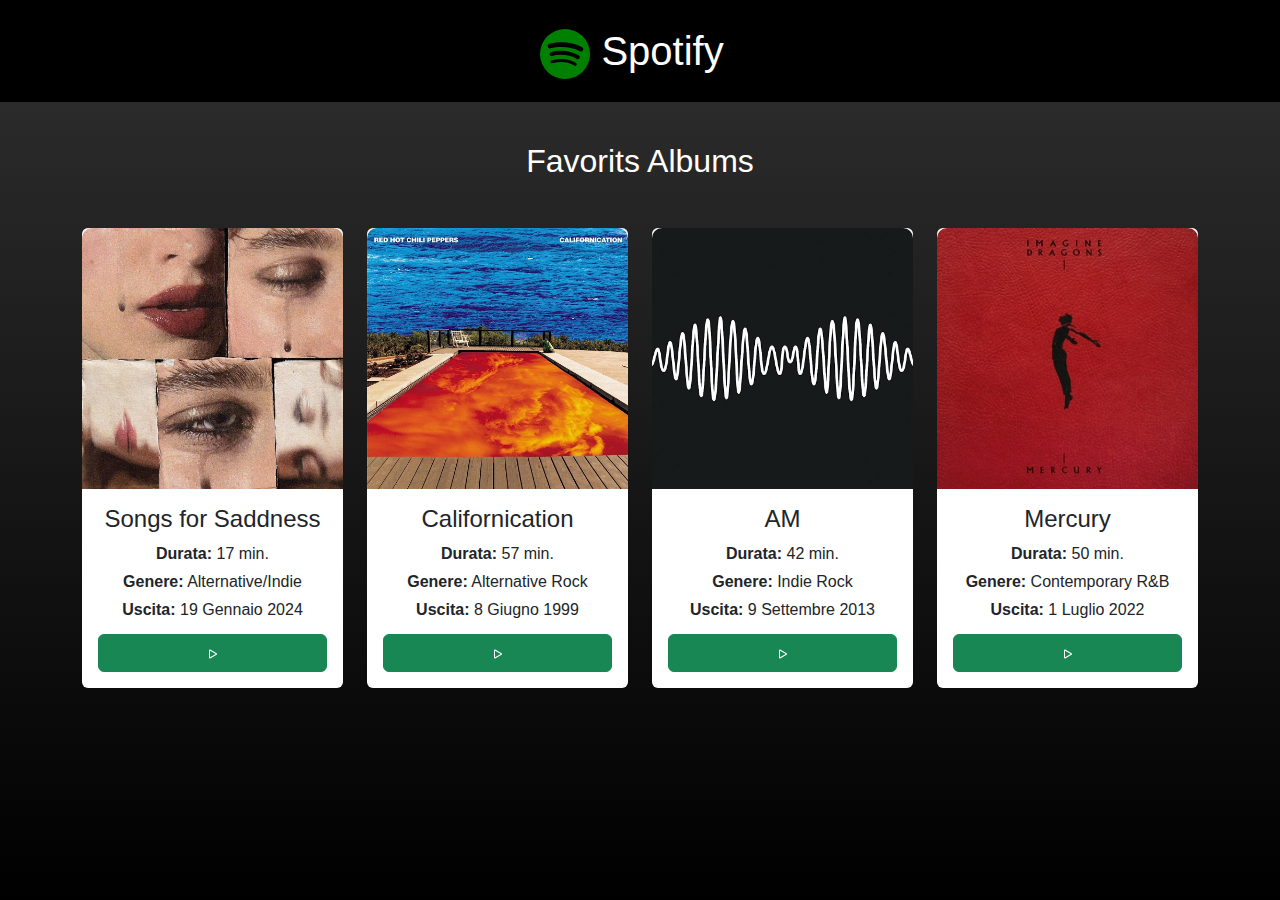
==== index.html @ a9b87191 "Carico Primo esercizio Bootstrap" ====
<!DOCTYPE html>
<html lang="en">
<head>
  <meta charset="UTF-8">
  <meta name="viewport" content="width=device-width, initial-scale=1.0">
  <title>Spotify</title>
  <link rel="icon" href="https://open.spotifycdn.com/cdn/images/favicon.0f31d2ea.ico">
  <link rel="stylesheet" href="global.css">
  <link href="https://cdn.jsdelivr.net/npm/bootstrap@5.3.3/dist/css/bootstrap.min.css" rel="stylesheet" integrity="sha384-QWTKZyjpPEjISv5WaRU9OFeRpok6YctnYmDr5pNlyT2bRjXh0JMhjY6hW+ALEwIH" crossorigin="anonymous">
  <link href="https://api.fontshare.com/v2/css?f[]=satoshi@700,400&display=swap" rel="stylesheet">
</head>
<body>

  <!-- creazione navbar -->
  <nav class="navbar flex-column justify-content-center align-items-center p-3">
    <a class="navbar-brand fs-1 text-white" href="index.html">
      <svg xmlns="http://www.w3.org/2000/svg" width="50" height="50" fill="currentColor" class="bi bi-spotify" viewBox="0 0 16 16">
      <path d="M8 0a8 8 0 1 0 0 16A8 8 0 0 0 8 0m3.669 11.538a.5.5 0 0 1-.686.165c-1.879-1.147-4.243-1.407-7.028-.77a.499.499 0 0 1-.222-.973c3.048-.696 5.662-.397 7.77.892a.5.5 0 0 1 .166.686m.979-2.178a.624.624 0 0 1-.858.205c-2.15-1.321-5.428-1.704-7.972-.932a.625.625 0 0 1-.362-1.194c2.905-.881 6.517-.454 8.986 1.063a.624.624 0 0 1 .206.858m.084-2.268C10.154 5.56 5.9 5.419 3.438 6.166a.748.748 0 1 1-.434-1.432c2.825-.857 7.523-.692 10.492 1.07a.747.747 0 1 1-.764 1.288"/>
    </svg>
    Spotify</a>    
  </nav>

  <!-- creazione hero section title -->
    <div class="row mt-3">
      <div class="col hero">
        <h1 class="mb-n6 fs-2 mt-4 text-center text-white">Favorits Albums</h1>
      </div>
    </div>

    <!-- card -->
    <div class="container mb-5">
      <div class="row mt-4">

        <!-- card 1 -->
        <div class="card-item col-6 col-lg-3 col-md-4 mr-4 mb-4">
          <div class="card mt-3 m-auto">
            <!-- img -->
            <img class="img-fluid " src="assets/album.jpg" class="card-img-top" alt="sfs">
            <div class="card-body text-center d-flex flex-column justify-content-center align-content-center">
              <!-- title -->
              <h4 class="card-title">Songs for Saddness</h4>
              <!-- description -->
              <span class="card-text mb-1"><span class="fw-bold">Durata:</span> 17 min.</span>
              <span class="card-text mb-1"><span class="fw-bold">Genere:</span> Alternative/Indie</span>
              <span class="card-text mb-1"><span class="fw-bold">Uscita:</span> 19 Gennaio 2024</span>
              <!-- button -->
              <a href="album-1.html" class="btn btn-success mt-2">
                <svg xmlns="http://www.w3.org/2000/svg" width="16" height="16" fill="currentColor" class="bi bi-play" viewBox="0 0 16 16">
                  <path d="M10.804 8 5 4.633v6.734zm.792-.696a.802.802 0 0 1 0 1.392l-6.363 3.692C4.713 12.69 4 12.345 4 11.692V4.308c0-.653.713-.998 1.233-.696z"/>
                </svg>
              </a>
            </div>
          </div>
        </div>
        
        <!-- card 2 -->
        <div class="card-item col-6 col-lg-3 col-md-4 mr-4 mb-4">
          <div class="card mt-3 m-auto">
            <!-- img -->
            <img class="img-fluid " src="assets/cali.jpg" class="card-img-top" alt="californication">
            <div class="card-body text-center d-flex flex-column justify-content-center align-content-center">
              <!-- title -->
              <h4 class="card-title">Californication</h4>
              <!-- description -->
              <span class="card-text mb-1"><span class="fw-bold">Durata:</span> 57 min.</span>
              <span class="card-text mb-1"><span class="fw-bold">Genere:</span> Alternative Rock</span>
              <span class="card-text mb-1"><span class="fw-bold">Uscita:</span> 8 Giugno 1999</span>
              <!-- button -->
              <a href="album-2.html" class="btn btn-success mt-2">
                <svg xmlns="http://www.w3.org/2000/svg" width="16" height="16" fill="currentColor" class="bi bi-play" viewBox="0 0 16 16">
                  <path d="M10.804 8 5 4.633v6.734zm.792-.696a.802.802 0 0 1 0 1.392l-6.363 3.692C4.713 12.69 4 12.345 4 11.692V4.308c0-.653.713-.998 1.233-.696z"/>
                </svg>
              </a>
            </div>
          </div>
        </div>

        <!-- car 3 -->
        <div class="card-item col-6 col-lg-3 col-md-4 mr-4 mb-4">
          <div class="card mt-3 m-auto">
            <!-- img -->
            <img class="img-fluid " src="assets/am.jpg" class="card-img-top" alt="am">
            <div class="card-body text-center d-flex flex-column justify-content-center align-content-center">
              <!-- title -->
              <h4 class="card-title">AM</h4>
              <!-- description -->
              <span class="card-text mb-1"><span class="fw-bold">Durata:</span> 42 min.</span>
              <span class="card-text mb-1"><span class="fw-bold">Genere:</span> Indie Rock</span>
              <span class="card-text mb-1"><span class="fw-bold">Uscita:</span> 9 Settembre 2013</span>
              <!-- button -->
              <a href="album-3.html" class="btn btn-success mt-2">
                <svg xmlns="http://www.w3.org/2000/svg" width="16" height="16" fill="currentColor" class="bi bi-play" viewBox="0 0 16 16">
                  <path d="M10.804 8 5 4.633v6.734zm.792-.696a.802.802 0 0 1 0 1.392l-6.363 3.692C4.713 12.69 4 12.345 4 11.692V4.308c0-.653.713-.998 1.233-.696z"/>
                </svg>
              </a>
            </div>
          </div>
        </div>

        <!-- card 4 -->
        <div class="card-item col-6 col-lg-3 col-md-4 mr-4 mb-4">
          <div class="card mt-3 m-auto">
            <!-- img -->
            <img class="img-fluid " src="assets/mercury.png" class="card-img-top" alt="mercury">
            <div class="card-body text-center d-flex flex-column justify-content-center align-content-center">
              <!-- title -->
              <h4 class="card-title">Mercury</h4>
              <!-- description -->
              <span class="card-text mb-1"><span class="fw-bold">Durata:</span> 50 min.</span>
              <span class="card-text mb-1"><span class="fw-bold">Genere:</span> Contemporary R&B</span>
              <span class="card-text mb-1"><span class="fw-bold">Uscita:</span> 1 Luglio 2022</span>
              <!-- button -->
              <a href="album-4.html" class="btn btn-success mt-2">
                <svg xmlns="http://www.w3.org/2000/svg" width="16" height="16" fill="currentColor" class="bi bi-play" viewBox="0 0 16 16">
                  <path d="M10.804 8 5 4.633v6.734zm.792-.696a.802.802 0 0 1 0 1.392l-6.363 3.692C4.713 12.69 4 12.345 4 11.692V4.308c0-.653.713-.998 1.233-.696z"/>
                </svg>
              </a>
            </div>
          </div>
      </div>        

  
    <!-- script bootstrap -->
  <script src="https://cdn.jsdelivr.net/npm/bootstrap@5.3.3/dist/js/bootstrap.bundle.min.js" integrity="sha384-YvpcrYf0tY3lHB60NNkmXc5s9fDVZLESaAA55NDzOxhy9GkcIdslK1eN7N6jIeHz" crossorigin="anonymous"></script>
</body>
</html>
---- global.css ----
/* ----------------------------------------------------------------------------
stile body 
---------------------------------------------------------------------------- */
body {
    font-family: 'Satoshi', sans-serif !important;
    /* ho dovuto mettere il padding 
    perchè il colore di sfondo non prendeva 
    tutta la dimensione del body */
    /* padding-bottom: 10%; */
    min-height: 100vh;
    background: rgb(0,0,0);
    background: linear-gradient(0deg, rgba(0,0,0,1) 0%, rgba(0,0,0,1) 0%, rgba(48,48,48,1) 100%);
}

/* ---------------------------------------------------------------------
stile navbar 
------------------------------------------------------------------------- */
nav {background-color: black; color: #fff;}

nav svg {color: green;}

/* ----------------------------------------------------------------
stile card 
------------------------------------------------------------------- */
.card-item {min-height: 450px;}

.card {
    border: transparent !important;
    min-height: 450px;
}
.card-body {width: 100%;}

.card:hover {
    transition: all 1s cubic-bezier(.215, .61, .355, 1) !important;
    transform: scale(1.1);
}

.single-card {
    min-height: 200px;
    width: 400px;
}

.card img {
    border-radius: 10px 10px 0 0 !important;
}

/* -------------------------------------------------------------- 
stile list group 
------------------------------------------------------------- */
.list-group {max-width: 700px; margin: auto;}
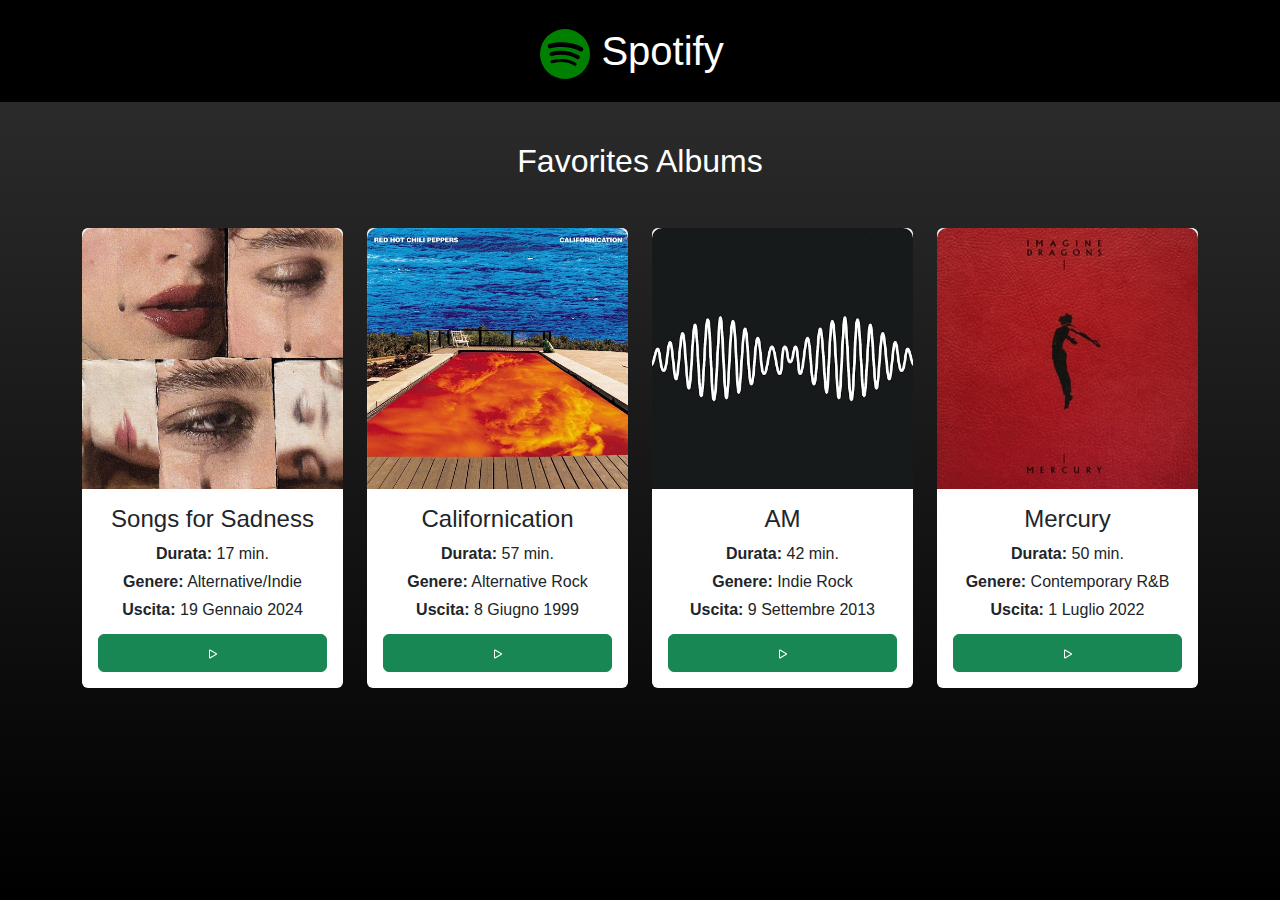
==== commit 21705dbc: "Carico modifiche ortografiche" ====
--- a/index.html
+++ b/index.html
@@ -23,7 +23,7 @@
   <!-- creazione hero section title -->
     <div class="row mt-3">
       <div class="col hero">
-        <h1 class="mb-n6 fs-2 mt-4 text-center text-white">Favorits Albums</h1>
+        <h1 class="mb-n6 fs-2 mt-4 text-center text-white">Favorites Albums</h1>
       </div>
     </div>
 
@@ -38,7 +38,7 @@
             <img class="img-fluid " src="assets/album.jpg" class="card-img-top" alt="sfs">
             <div class="card-body text-center d-flex flex-column justify-content-center align-content-center">
               <!-- title -->
-              <h4 class="card-title">Songs for Saddness</h4>
+              <h4 class="card-title">Songs for Sadness</h4>
               <!-- description -->
               <span class="card-text mb-1"><span class="fw-bold">Durata:</span> 17 min.</span>
               <span class="card-text mb-1"><span class="fw-bold">Genere:</span> Alternative/Indie</span>
